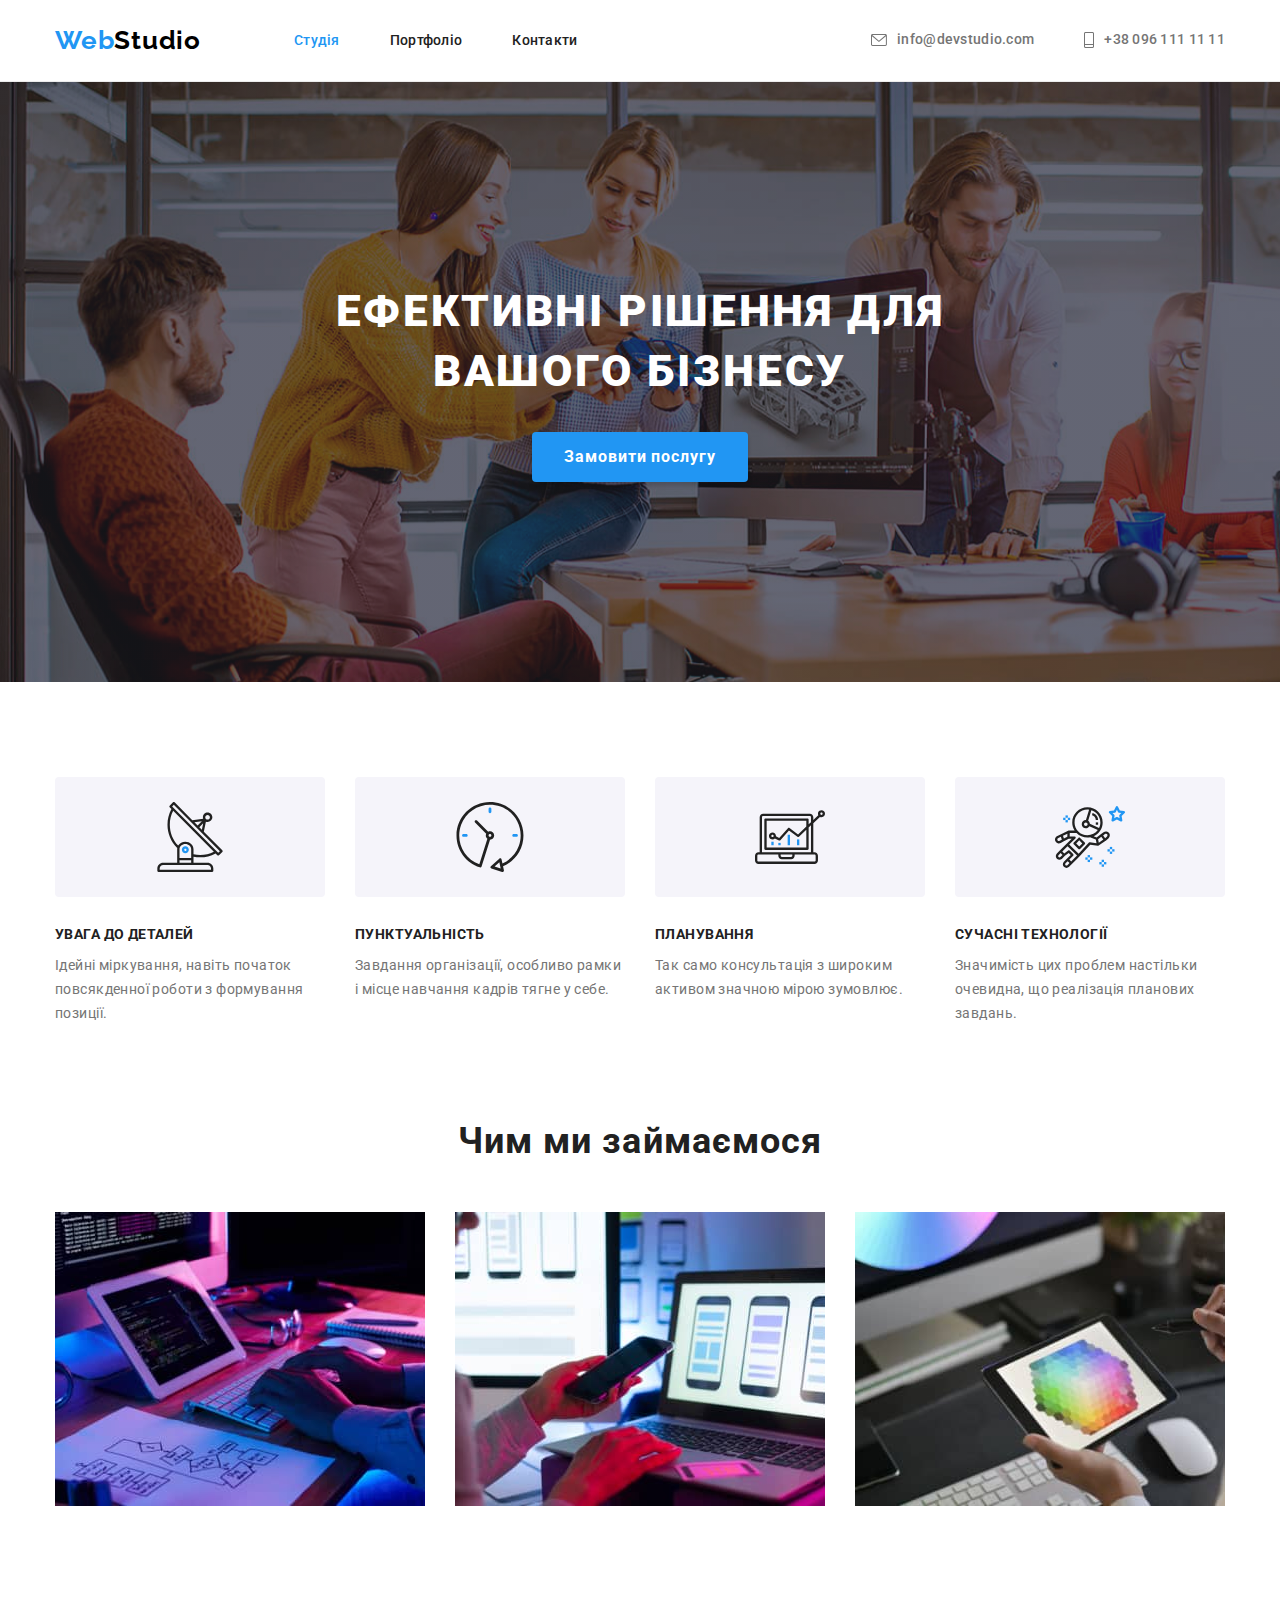
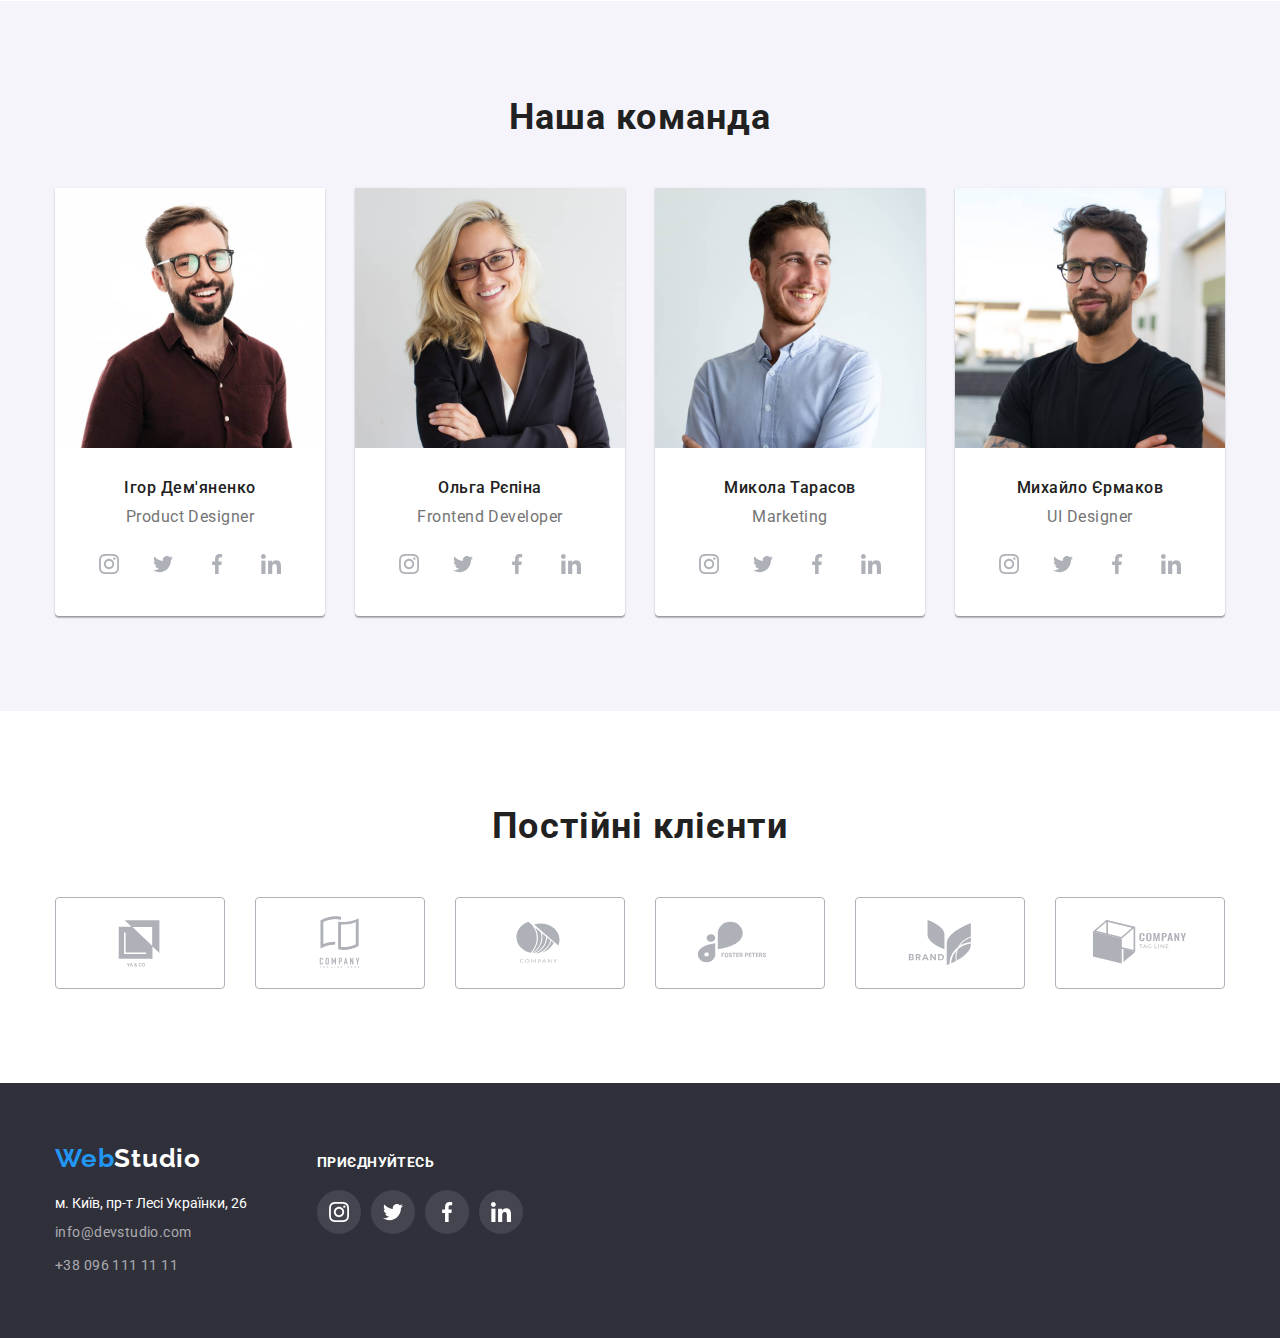
==== index.html @ 8a68af29 "Initial commit" ====
<!DOCTYPE html>
<html lang="uk">
<head>
    <meta charset="UTF-8">
    <meta http-equiv="X-UA-Compatible" content="IE=edge">
    <meta name="viewport" content="width=device-width, initial-scale=1.0">
    <title>WebStudio</title>
    <link rel="preconnect" href="https://fonts.googleapis.com">
    <link rel="preconnect" href="https://fonts.gstatic.com" crossorigin>
    <link href="https://fonts.googleapis.com/css2?family=Raleway:wght@700&family=Roboto:wght@400;500;700;900&display=swap" rel="stylesheet">
    <link rel="stylesheet" href="https://cdn.jsdelivr.net/npm/modern-normalize@1.1.0/modern-normalize.min.css">
    <link rel="stylesheet" href="./styles/style.css">
</head>
<body>
    <!-- ======header===========  -->
    <header class="page-header">
        <div class="container page-header-container">
            <nav class="page-nav">
                <a class="upper-logo" href="https://valentynsycev.github.io/HomeWork4-1/index.html"><span class="logo-blue">Web</span>Studio</a>
                <ul class="menu list menu-container">
                    <li class="menu-item">
                        <a class="menu-link link  link-color" href="https://valentynsycev.github.io/HomeWork4-1/index.html">Студія</a></li>
                    <li class="menu-item">
                        <a class="menu-link link" href="https://valentynsycev.github.io/HomeWork4-1/portfolio.html">Портфоліо</a></li>
                    <li class="menu-item">
                        <a class="menu-link link" href="#">Контакти</a></li>
                </ul>
            </nav>
            <ul class="list contact-list">
                <li class=" menu-item">
                    <a class=" mail-address link" href="mailto:info@devstudio.com">
                        <svg lang="en" aria-label="icon envelope" class="mail-address-icon" width="16" height="12">
                            <use href="./imeges/sprite.svg#icon-envelope"></use>
                        </svg>
                        info@devstudio.com</a>
                </li>
                <li>
                    <a class="contact-phone-number link" href="tel:+380961111111">
                        <svg lang="en" aria-label="icon phone" class="contact-phone-icon" width="10" height="16">
                            <use href="./imeges/sprite.svg#icon-telephone"></use>
                        </svg>
                        +38 096 111 11 11</a>
                </li>
            </ul>
        </div>
    </header>
   <main>
    <!-- ========heading========= -->
    <section class="section-title">
        <div class="container">
            <h1 class="heading">Ефективні рішення для вашого бізнесу</h1>
            <button class="modal-open-btn" type="button">Замовити послугу</button>
        </div>
    </section>
    <!-- =========preference========= -->
    <section class="section-preference">
        <div class="container">
            <h2 class="preference">Наші переваги</h2>
            <ul class="list preference-container">
                <li class="preference-list">
                    <div class="preference-logo">
                        <svg lang="en" aria-label="icon antenna" width="70" height="70">
                            <use href="./imeges/sprite.svg#icon-antenna"></use>
                        </svg>
                    </div>
                    <p class="preference-subtitle">УВАГА ДО ДЕТАЛЕЙ</p>
                    <p class="preference-text">Ідейні міркування, навіть початок повсякденної роботи з формування позиції.</p>
                </li>
                <li class="preference-list">
                    <div class="preference-logo">
                        <svg lang="en" aria-label="icon clock" width="70" height="70">
                            <use href="./imeges/sprite.svg#icon-clock"></use>
                        </svg>
                    </div>
                    <p class="preference-subtitle">ПУНКТУАЛЬНІСТЬ</p>
                    <p class="preference-text">Завдання організації, особливо рамки і місце навчання кадрів тягне у себе.</p>
                </li>
                <li class="preference-list">
                    <div class="preference-logo">
                        <svg lang="en" aria-label="icon diagram" width="70" height="70">
                            <use href="./imeges/sprite.svg#icon-diagram"></use>
                        </svg>
                    </div>
                    <p class="preference-subtitle">ПЛАНУВАННЯ</p>
                    <p class="preference-text">Так само консультація з широким активом значною мірою зумовлює.</p>
                </li>
                <li class="preference-list">
                    <div class="preference-logo">
                        <svg lang="en" aria-label="icon astronaut" width="70" height="70">
                            <use href="./imeges/sprite.svg#icon-astronaut"></use>
                        </svg>
                    </div>
                    <p class="preference-subtitle">СУЧАСНІ ТЕХНОЛОГІЇ</p>
                    <p class="preference-text">Значимість цих проблем настільки очевидна, що реалізація планових завдань.</p>
                </li>
            </ul>
        </div>
    </section>
    <!-- =========section-work========= -->
    <section class="section-work">
        <div class="container">
            <h2 class="headline">Чим ми займаємося</h2>
            <ul class="list work-container">
                <li class="page-item">
                    <img class="page" src="./imeges/box1.jpg" alt="Розробка дизайну"
                    width="370"
                    height="294">
                </li>
                <li class="page-item">
                    <img class="page" src="./imeges/box2.jpg" alt="Тестування на різних пристроях">
                </li>
                <li class="page-item">
                    <img class="page" src="./imeges/box3.jpg" alt="Підбір палітри">
                </li>
            </ul>
        </div>
    </section>

    <!-- ======section-features=========== -->
    <section class="section-features">
        <div class="container">
            <h2 class="headline">Наша команда</h2>
            <ul class="list team-container">
                <li class="headline-list">
                    <img class="page" src="./imeges/img1.jpg" alt="Фото Ігоря"
                    width="270"
                    height="260">
                    <div class="desc">
                        <h3 class="name-employee">Ігор Дем'яненко</h3>
                        <p class="position">Product Designer</p>
                        <ul class="social-list list">
                            <li class="social-list-item">
                                <a href="#" class="social-list-link">
                                    <svg lang="en" aria-label="icon instagram" class="social-list-icon" width="20px" height="20px">
                                        <use href="./imeges/sprite.svg#icon-instagram"></use>
                                    </svg>
                                </a>
                            </li>
                            <li class="social-list-item">
                                <a href="#" class="social-list-link">
                                    <svg lang="en" aria-label="icon twitter" class="social-list-icon" width="20px" height="20px">
                                        <use href="./imeges/sprite.svg#icon-twitter"></use>
                                    </svg>
                                </a>
                            </li>
                            <li class="social-list-item">
                                <a href="#" class="social-list-link">
                                    <svg lang="en" aria-label="icon facebook" class="social-list-icon" width="20px" height="20px">
                                        <use href="./imeges/sprite.svg#icon-facebook"></use>
                                    </svg>
                                </a>
                            </li>
                            <li class="social-list-item">
                                <a href="#" class="social-list-link">
                                    <svg lang="en" aria-label="icon linkedin" class="social-list-icon" width="20px" height="20px">
                                        <use href="./imeges/sprite.svg#icon-linkedin"></use>
                                    </svg>
                                </a>
                            </li>
                        </ul>
                    </div>
                </li>
                <li class="headline-list">
                    <img class="page" src="./imeges/img2.jpg" alt="Фото Ольги"
                    width="270"
                    height="260">
                    <div class="desc">
                        <h3 class="name-employee">Ольга Рєпіна</h3>
                        <p class="position">Frontend Developer</p>
                        <ul class="social-list list">
                            <li class="social-list-item">
                                <a href="#" class="social-list-link">
                                    <svg lang="en" aria-label="icon instagram" class="social-list-icon" width="20px" height="20px">
                                        <use href="./imeges/sprite.svg#icon-instagram"></use>
                                    </svg>
                                </a>
                            </li>
                            <li class="social-list-item">
                                <a href="#" class="social-list-link">
                                    <svg lang="en" aria-label="icon twitter" class="social-list-icon" width="20px" height="20px">
                                        <use href="./imeges/sprite.svg#icon-twitter"></use>
                                    </svg>
                                </a>
                            </li>
                            <li class="social-list-item">
                                <a href="#" class="social-list-link">
                                    <svg lang="en" aria-label="icon facebook" class="social-list-icon" width="20px" height="20px">
                                        <use href="./imeges/sprite.svg#icon-facebook"></use>
                                    </svg>
                                </a>
                            </li>
                            <li class="social-list-item">
                                <a href="#" class="social-list-link">
                                    <svg lang="en" aria-label="icon linkedin" class="social-list-icon" width="20px" height="20px">
                                        <use href="./imeges/sprite.svg#icon-linkedin"></use>
                                    </svg>
                                </a>
                            </li>
                        </ul>
                    </div>
                </li>
                <li class="headline-list">
                    <img class="page" src="./imeges/img3.jpg" alt="Фото Миколи"
                    width="270"
                    height="260">
                    <div class="desc">
                        <h3 class="name-employee">Микола Тарасов</h3>
                        <p class="position">Marketing</p>
                        <ul class="social-list list">
                            <li class="social-list-item">
                                <a href="#" class="social-list-link">
                                    <svg lang="en" aria-label="icon instagram" class="social-list-icon" width="20px" height="20px">
                                        <use href="./imeges/sprite.svg#icon-instagram"></use>
                                    </svg>
                                </a>
                            </li>
                            <li class="social-list-item">
                                <a href="#" class="social-list-link">
                                    <svg lang="en" aria-label="icon twitter" class="social-list-icon" width="20px" height="20px">
                                        <use href="./imeges/sprite.svg#icon-twitter"></use>
                                    </svg>
                                </a>
                            </li>
                            <li class="social-list-item">
                                <a href="#" class="social-list-link">
                                    <svg lang="en" aria-label="icon facebook" class="social-list-icon" width="20px" height="20px">
                                        <use href="./imeges/sprite.svg#icon-facebook"></use>
                                    </svg>
                                </a>
                            </li>
                            <li class="social-list-item">
                                <a href="#" class="social-list-link">
                                    <svg lang="en" aria-label="icon linkedin" class="social-list-icon" width="20px" height="20px">
                                        <use href="./imeges/sprite.svg#icon-linkedin"></use>
                                    </svg>
                                </a>
                            </li>
                        </ul>
                    </div>
                </li>
                <li class="headline-list">
                    <img class="page" src="./imeges/img4.jpg" alt="Фото Михайла"
                    width="270"
                    height="260">
                    <div class="desc">
                        <h3 class="name-employee">Михайло Єрмаков</h3>
                        <p class="position">UI Designer</p>
                        <ul class="social-list list">
                            <li class="social-list-item">
                                <a href="#" class="social-list-link">
                                    <svg lang="en" aria-label="icon instagram" class="social-list-icon" width="20px" height="20px">
                                        <use href="./imeges/sprite.svg#icon-instagram"></use>
                                    </svg>
                                </a>
                            </li>
                            <li class="social-list-item">
                                <a href="#" class="social-list-link">
                                    <svg lang="en" aria-label="icon twitter" class="social-list-icon" width="20px" height="20px">
                                        <use href="./imeges/sprite.svg#icon-twitter"></use>
                                    </svg>
                                </a>
                            </li>
                            <li class="social-list-item">
                                <a href="#" class="social-list-link">
                                    <svg lang="en" aria-label="icon facebook" class="social-list-icon" width="20px" height="20px">
                                        <use href="./imeges/sprite.svg#icon-facebook"></use>
                                    </svg>
                                </a>
                            </li>
                            <li class="social-list-item">
                                <a href="#" class="social-list-link">
                                    <svg lang="en" aria-label="icon linkedin" class="social-list-icon" width="20px" height="20px">
                                        <use href="./imeges/sprite.svg#icon-linkedin"></use>
                                    </svg>
                                </a>
                            </li>
                        </ul>
                    </div>
                </li>
            </ul>
        </div>
    </section>

    <!-- ==========section-customers========== -->
    <section class="section-customers">
        <div class="container">
            <h2 class="headline">Постійні клієнти</h2>
            <ul class="customers-list list">
                <li class="customer-list-item" >
                    <a href="#" class="customers-list-link">
                        <svg lang="en" class="company-logo" width="106" height="60">
                            <use href="./imeges/sprite.svg#icon-logo"></use>
                        </svg>
                    </a>
                </li>
                <li class="customer-list-item" >
                    <a href="#" class="customers-list-link"> 
                        <svg lang="en" class="company-logo" width="106" height="60">
                            <use href="./imeges/sprite.svg#icon-logo1"></use>
                        </svg>
                    </a>
                </li>
                <li class="customer-list-item"  >
                    <a href="#" class="customers-list-link">
                        <svg lang="en" class="company-logo" width="106" height="60">
                            <use href="./imeges/sprite.svg#icon-logo2"></use>
                        </svg>
                    </a>
                </li>
                <li class="customer-list-item" >
                    <a href="#" class="customers-list-link">
                        <svg lang="en" class="company-logo" width="106" height="60">
                            <use href="./imeges/sprite.svg#icon-logo3"></use>
                        </svg>
                    </a>
                </li>
                <li class="customer-list-item" >
                    <a href="#" class="customers-list-link">
                        <svg lang="en" class="company-logo" width="106" height="60">
                            <use href="./imeges/sprite.svg#icon-logo4"></use>
                        </svg>
                    </a>
                </li>
                <li class="customer-list-item" > 
                    <a href="#" class="customers-list-link">
                        <svg lang="en" class="company-logo" width="106" height="60">
                            <use href="./imeges/sprite.svg#icon-logo5"></use>
                        </svg>
                    </a>
                </li>
            </ul>
        </div>
    </section>
   </main>
   <!-- =====footer===== -->
   <footer class="footer">
    <div class="container footer-container">
        <div>
            <div class="logo-container">
                <a class="logo-down" href="https://valentynsycev.github.io/HomeWork4-1/index.html"><span class="logo-blue">Web</span>Studio</a>
            </div>
            <address>
                <ul class="list ">
                    <li class="contact-item"><a class="link address-link" href="https://goo.gl/maps/NGYsfj5xvE9vm5nV7" target="_blank" rel="noopener noreferrer nofollow">м. Київ, пр-т Лесі Українки, 26</a></li>
                    <li class="contact-item"><a class="link footer-email" href="mailto:info@devstudio.com">info@devstudio.com</a></li>
                    <li><a class="link footer-number" href="tel:+380961111111">+38 096 111 11 11</a></li>
                </ul>
            </address>
        </div>
        <div >
            <p class="footer-haedliner">приєднуйтесь</p>
            <ul class="list footer-logo-list">
                <li>
                    <a href="#" class="footer-list-link">
                        <svg class="footer-logo-img" width="20px" height="20px">
                            <use href="./imeges/sprite.svg#icon-instagram"></use>
                        </svg>
                    </a>
                </li>
                <li>
                    <a href="#" class="footer-list-link">
                        <svg class="footer-logo-img" width="20px" height="20px">
                            <use href="./imeges/sprite.svg#icon-twitter"></use>
                        </svg>
                    </a>
                </li>
                <li>
                    <a href="#" class="footer-list-link">
                        <svg class="footer-logo-img" width="20px" height="20px">
                            <use href="./imeges/sprite.svg#icon-facebook"></use>
                        </svg>
                    </a>
                </li>
                <li>
                    <a href="#" class="footer-list-link">
                        <svg class="footer-logo-img" width="20px" height="20px">
                            <use href="./imeges/sprite.svg#icon-linkedin"></use>
                        </svg>
                    </a>
                </li>
            </ul>
        </div>
    </div>
   </footer>
</body>
</html>
---- styles/style.css ----
:root{
    --logo-color:#000000;
    --text-color-white: #fff;
    --background-color-white: #FFFFFF;
    --background-color-dark: #2F303A;
    --backgraund-portfolio: 1px solid #EEEEEE;
    --background-color-grey: #F5F4FA;
    --active-color-blue : #2196F3;
    --title-color: #212121;
    --text-color-grey: #757575;
    --button-active-back-color: #188CE8;
    --rgba-color: rgba(255, 255, 255, 0.6);
    --dackground-image: #C4C4C4;
    --icon-color: #AFB1B8;
}

h1, h2, h3, h4, p {
    margin-top: 0;
    margin-bottom: 0;
}

ul, ol {
margin-top: 0;
margin-bottom: 0;
padding-left: 0;
}

.link {
    text-decoration: none;}

.list {
    list-style: none;
    font-style: normal;
}

img {
    display: block;
    min-width: 100%;
    height: auto;
}

button {
    cursor: pointer;
}

.container {
    width: 1200px;
    margin-left: auto;
    margin-right: auto;
    padding-left: 15px;
    padding-right: 15px;
}

body {
    font-family: 'Roboto', sans-serif;
    background-color: var(--background-color-white);
    max-width: 1600px;
    margin-left: auto;
    margin-right: auto;
    
}

/* ====header==== */
.page-header {
    padding-top: 25px;
    padding-bottom: 25px;
    border-bottom: 1px solid #ECECEC;
}
.page-header-container {
    display: flex;
    align-items: center;
}

.page-nav {
    display: flex;
}

.menu-container{
    display: flex;
    align-items: center;
    column-gap: 50px;
}

.contact-list {
    display: flex;
    align-items: center;
    margin-left: auto;
    column-gap: 50px;
}
.upper-logo {
    text-decoration: none;
    font-family: 'Raleway';
    font-weight: 700;
    font-size: 26px;
    line-height: 1.19;
    letter-spacing: 0.03em;
    color: var(--logo-color);
    margin-right: 93px;

}

.logo-blue {
    color: var(--active-color-blue)
}

.menu-link {
    font-weight: 500;
    font-size: 14px;
    line-height: 1.14;
    letter-spacing: 0.02em;
    color: var(--title-color);
}

.mail-address,
.contact-phone-number {
    display: flex;
    font-weight: 500;
    font-size: 14px;
    line-height: 1.14;
    letter-spacing: 0.02em;
    color: var(--text-color-grey);
    align-items: center;
}

.link:hover,
.link:focus {
    color: var(--active-color-blue);
}

.menu-link:active {
    color: var(--active-color-blue);
}

.link-color {
    color: var(--active-color-blue);
}

.menu-address {
    display: flex;
}

.mail-address-icon,
.contact-phone-icon {
    fill: #757575;
    margin-right: 10px;
}

.mail-address:hover .mail-address-icon,
.mail-address:focus .mail-address-icon {
    fill:#2196F3;
}

.contact-phone-number:hover .contact-phone-icon,
.contact-phone-number:focus .contact-phone-icon {
    fill:#2196F3;
}

/* ======header====== */

/* =======heading=========== */

.section-title {
    background-color: var(--dackground-image);
    padding-top: 200px;
    padding-bottom: 200px;
    background-image: linear-gradient(rgba(47, 48, 58, 0.4), rgba(47, 48, 58, 0.4)), url(../imeges/background/Img.png);
    background-repeat: no-repeat;
}

.heading {
    font-weight: 900;
    font-size: 44px;
    line-height: 1.36;
    text-align: center;
    letter-spacing: 0.06em;
    text-transform: uppercase;
    color: var(--text-color-white);
    width: 700px;
    margin-right: auto;
    margin-left: auto;
    margin-bottom: 30px;
}

.modal-open-btn {
    font-weight: 700;
    font-size: 16px;
    line-height: 1.88;
    display: flex;
    align-items: center;
    text-align: center;
    letter-spacing: 0.06em;
    background-color: var(--active-color-blue);
    color: var(--background-color-white);
    box-shadow: 0px 4px 4px rgba(0, 0, 0, 0.15);
    border-radius: 4px;
    margin-right: auto;
    margin-left: auto;
    padding: 10px 32px;
    border: none;
}

.modal-open-btn:hover,
.modal-open-btn:focus{
    background-color:var(--button-active-back-color);
    box-shadow: 0px 4px 4px rgba(0, 0, 0, 0.15);
    border-radius: 4px
}

/* =======heading=========== */

/* =========preference========= */
.preference-logo {
    display: flex;
    justify-content: center;
    align-items: center;
    background-color: var(--background-color-grey);
    border-radius: 4px;
    width: 270px;
    height: 120px;
    margin-bottom: 30px;
}

.section-preference {
    padding-top: 95px;
    padding-bottom: 95px;
}

.preference-container {
    display: flex;
    column-gap: 30px;
}


.preference {
    font-size: 0;
}

.preference-subtitle {
    font-weight: 700;
    font-size: 14px;
    line-height: 16px;
    letter-spacing: 0.03em;
    text-transform: uppercase;
    color: var(--title-color);
    margin-bottom: 10px;
}

.preference-subtitle {
    font-weight: 700;
    font-size: 14px;
    line-height: 1.14;
    letter-spacing: 0.03em;
    text-transform: uppercase;
    color:var(--title-color);
}

.preference-text {
    font-weight: 400;
    font-size: 14px;
    line-height: 24px;
    letter-spacing: 0.03em;
    color: var(--text-color-grey);
}
/* =========preference========= */

/* =========section-work========== */
.section-work {
    padding-bottom: 95px;
}

.headline {
    font-weight: 700;
    font-size: 36px;
    line-height: 1.17;
    text-align: center;
    letter-spacing: 0.03em;
    color: var(--title-color);
    margin-bottom: 50px;
}

.work-container {
    display: flex;
    column-gap: 30px;
}

.page-item {
    flex-basis: calc((100%-60)/3);
}
/* =========section-work========== */

/* ========section-features========= */
.section-features {
    background-color:var(--background-color-grey);
    padding-top: 95px;
    padding-bottom: 95px;
}

.team-container {
    display: flex;
    column-gap: 30px;
}

.desc {
    padding-top: 30px;
    padding-bottom: 30px;
}

.headline-list {
    text-align: center;
    flex-basis: calc((100%-90)/4);
    box-shadow: 0px 1px 3px rgba(0, 0, 0, 0.12), 0px 1px 1px rgba(0, 0, 0, 0.14), 0px 2px 1px rgba(0, 0, 0, 0.2);
    border-radius: 0px 0px 4px 4px;
    background-color: var(--background-color-white);
}

.name-employee {
    font-weight: 500;
    font-size: 16px;
    line-height: 1.19;
    letter-spacing: 0.03em;
    color: var(--title-color);
    margin-bottom: 10px;
}

.position {
    font-weight: 400;
    font-size: 16px;
    line-height: 1.19;
    letter-spacing: 0.03em;
    color:var(--text-color-grey);
    margin-bottom: 16px;
}

.logo-img {
    fill:#2F303A;
}

.social-list {
    display: flex;
    justify-content: center;
    column-gap: 10px;
}

.social-list-link {
    display: flex;
    width: 44px;
    height: 44px;
    border-radius: 50%;
    justify-content: center;
    align-items: center;
}

.social-list-icon {
    fill:var(--icon-color);
}

.social-list-link:hover,
.social-list-link:focus {
    background-color:var(--active-color-blue)
}

.social-list-link:hover .social-list-icon,
.social-list-link:focus .social-list-icon {
    fill:var(--background-color-white);
}
/* ======section-features============= */


/* ===========section-customers======== */

.section-customers {
    padding-top: 94px;
    padding-bottom: 94px;
}

.customers-list {
    display: flex;
    column-gap: 30px;
}

.customer-list-item {
    display: flex;
    justify-content: center;
    align-items: center;
}

.customers-list-link {
    display: flex;
    justify-content: center;
    align-items: center;
    border: 1px solid #AFB1B8;
    border-radius: 4px;
    width: 170px;
    height: 92px;
}

.company-logo {
    fill:var(--icon-color)
}

.customers-list-link:hover,
.customers-list-link:focus {
    border: 1px solid #2196F3;
}

.customers-list-link:hover .company-logo,
.customers-list-link:focus .company-logo{
    fill: var(--active-color-blue);
}

/* ===========section-customers======== */


/* =========footer=========== */

.footer {
    background-color: var(--background-color-dark);
    padding-top: 60px;
    padding-bottom: 60px;
}

.logo-down { 
    text-decoration: none;
}

.logo-down {
    font-family: 'Raleway';
    font-style: normal;
    font-weight: 700;
    font-size: 26px;
    line-height: 1.19;
    letter-spacing: 0.03em;
    color:var(--text-color-white);
}

.logo-container {
    margin-bottom: 20px;
}

.address-link {
    font-weight: 400;
    font-size: 14px;
    line-height: 1,71;
    color: var(--text-color-white);
}

.contact-item{
    margin-bottom: 9px;
}

.footer-email,
.footer-number {
    font-weight: 400;
    font-size: 14px;
    line-height: 1.71;
    letter-spacing: 0.03em;
    color: var(--rgba-color);
}

.footer-container {
    display: flex;
    column-gap: 70px;
    align-items: baseline;
}

.footer-haedliner {
    font-weight: 700;
    font-size: 14px;
    line-height: 16px;
    letter-spacing: 0.03em;
    text-transform: uppercase;
    color: var(--text-color-white);
     margin-bottom: 20px;
}

.footer-logo-list{
    display: flex;
    column-gap: 10px;
}

.footer-list-link {
    display: flex;
    width: 44px;
    height: 44px;
    border-radius: 50%;
    justify-content: center;
    align-items: center;
    background-color: rgba(255, 255, 255, 0.1);
}

.footer-logo-img {
    fill: var(--background-color-white);
}

.footer-list-link:hover,
.footer-list-link:focus {
    background-color:var(--active-color-blue);
}

/* =====footer======== */

/* ======PORTFOLIO======= */
.catalog {
   padding-top: 95px;
   padding-bottom: 95px;
}
/* ======filter====== */
.filter {
    display: flex;
    column-gap: 8px;
    margin-bottom: 50px;
}


.filter-dutton {
    color: var(--rgba-color);
}

.catalog {
    background-color: var(--backgraund-portfolio);
}

.button-container {
    margin-left: auto;
    margin-right: auto;
    justify-content: center;
}

.filter-button {
    font-weight: 500;
    font-size: 16px;
    line-height: 1.63;
    text-align: center;
    letter-spacing: 0.03em;
    background:var(--background-color-grey);
    border-radius: 4px;
    color: var(--title-color);
    padding: 6px 22px;
    border: none;
}

.filter-button:hover,
.filter-button:focus {
    color: var(--text-color-white);
    background: #2196F3;
    box-shadow: 0px 3px 1px rgba(0, 0, 0, 0.1), 0px 1px 2px rgba(0, 0, 0, 0.08), 0px 2px 2px rgba(0, 0, 0, 0.12);
}
/* ======filter====== */

/* =======project====== */
.project {
    flex-basis: calc((100% - 60px)/3)
}

.project-link:hover {
    display: block;
    box-shadow: 0px 1px 1px rgba(0, 0, 0, 0.12), 0px 4px 4px rgba(0, 0, 0, 0.06), 1px 4px 6px rgba(0, 0, 0, 0.16);
}

.project-list {
    display: flex;
    gap: 30px;
    flex-wrap: wrap;
}

.project-cintainer {
    padding: 20px 24px;
    border-right: 1px solid #EEEEEE;
    border-bottom: 1px solid #EEEEEE;
    border-left: 1px solid #EEEEEE;

}

.project-caption {
    font-weight: 700;
    font-size: 18px;
    line-height: 2;
    letter-spacing: 0.06em;
    color:var(--title-color);
    margin-bottom: 4px;
}

.project-text {
    font-weight: 400;
    font-size: 16px;
    line-height: 1.67;
    letter-spacing: 0.03em;
    color: var(--text-color-grey);
    border-radius: 4px;
}
/* =======project====== */
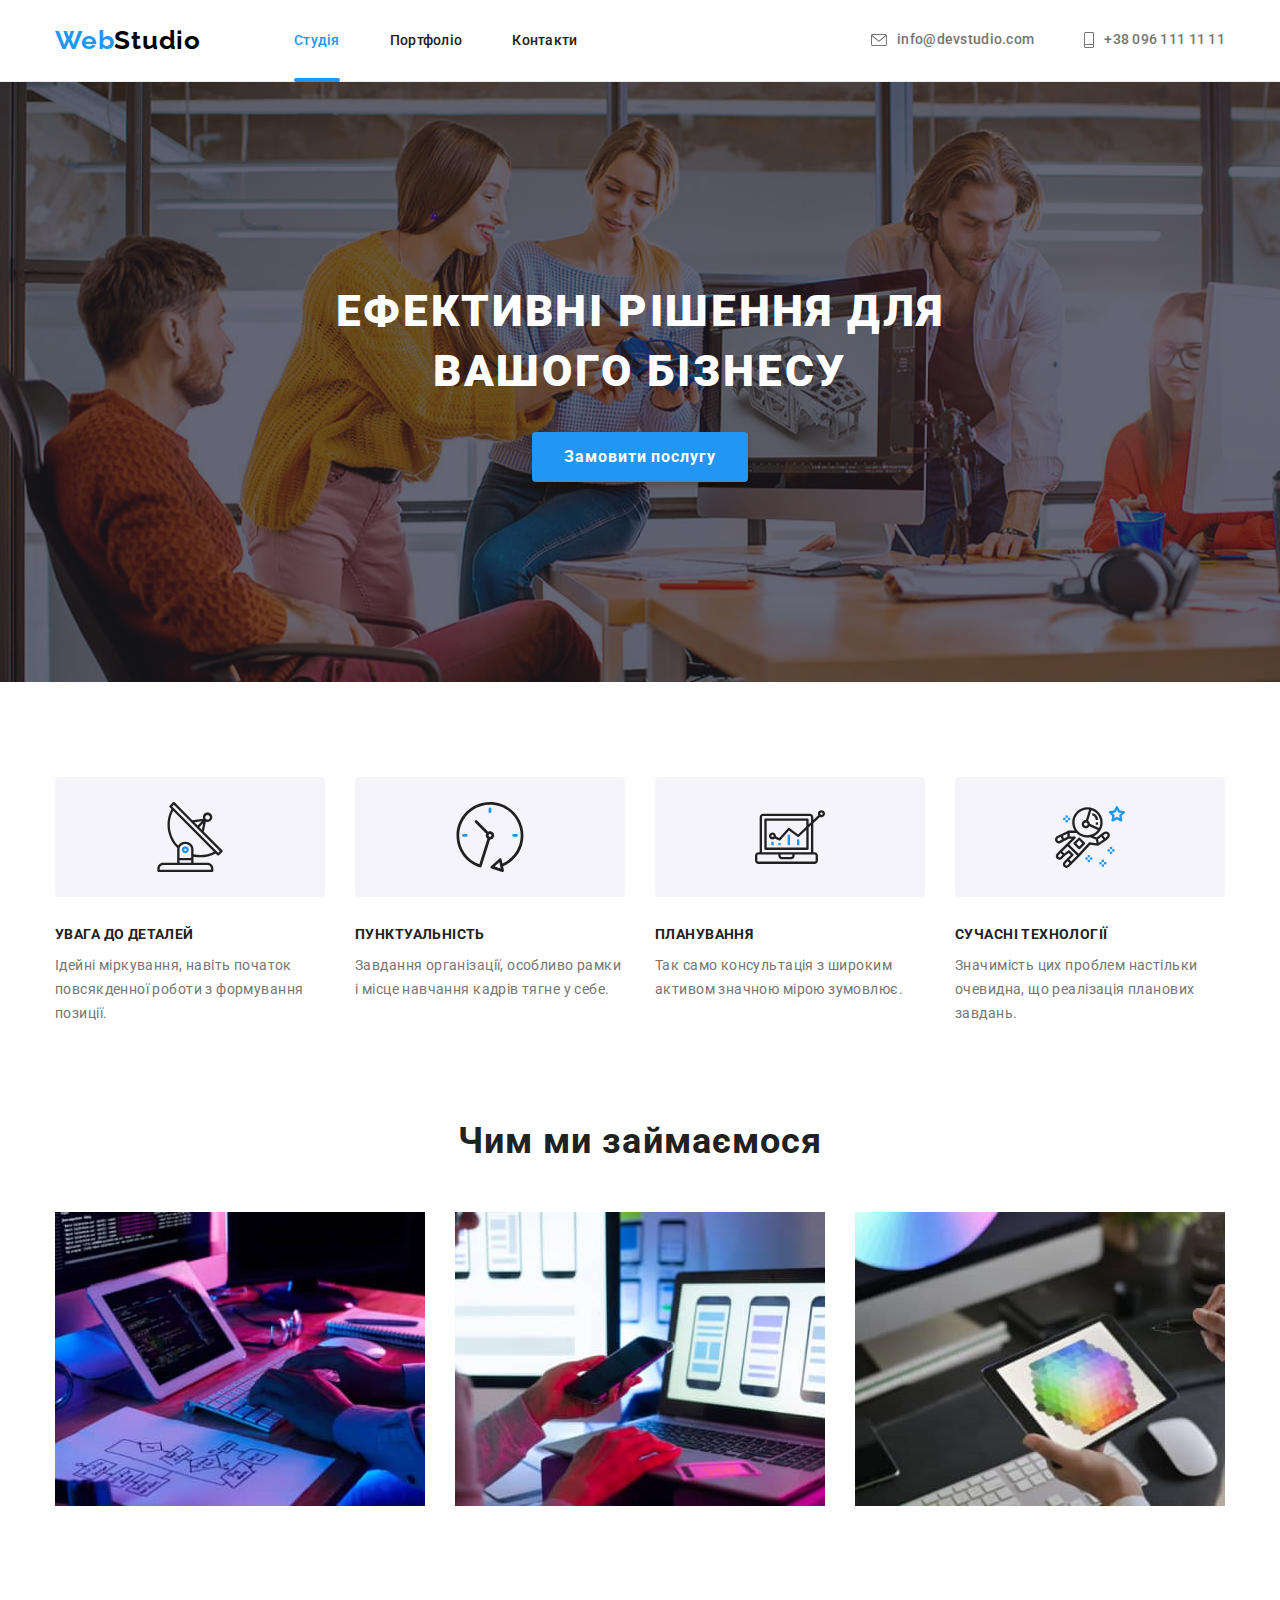
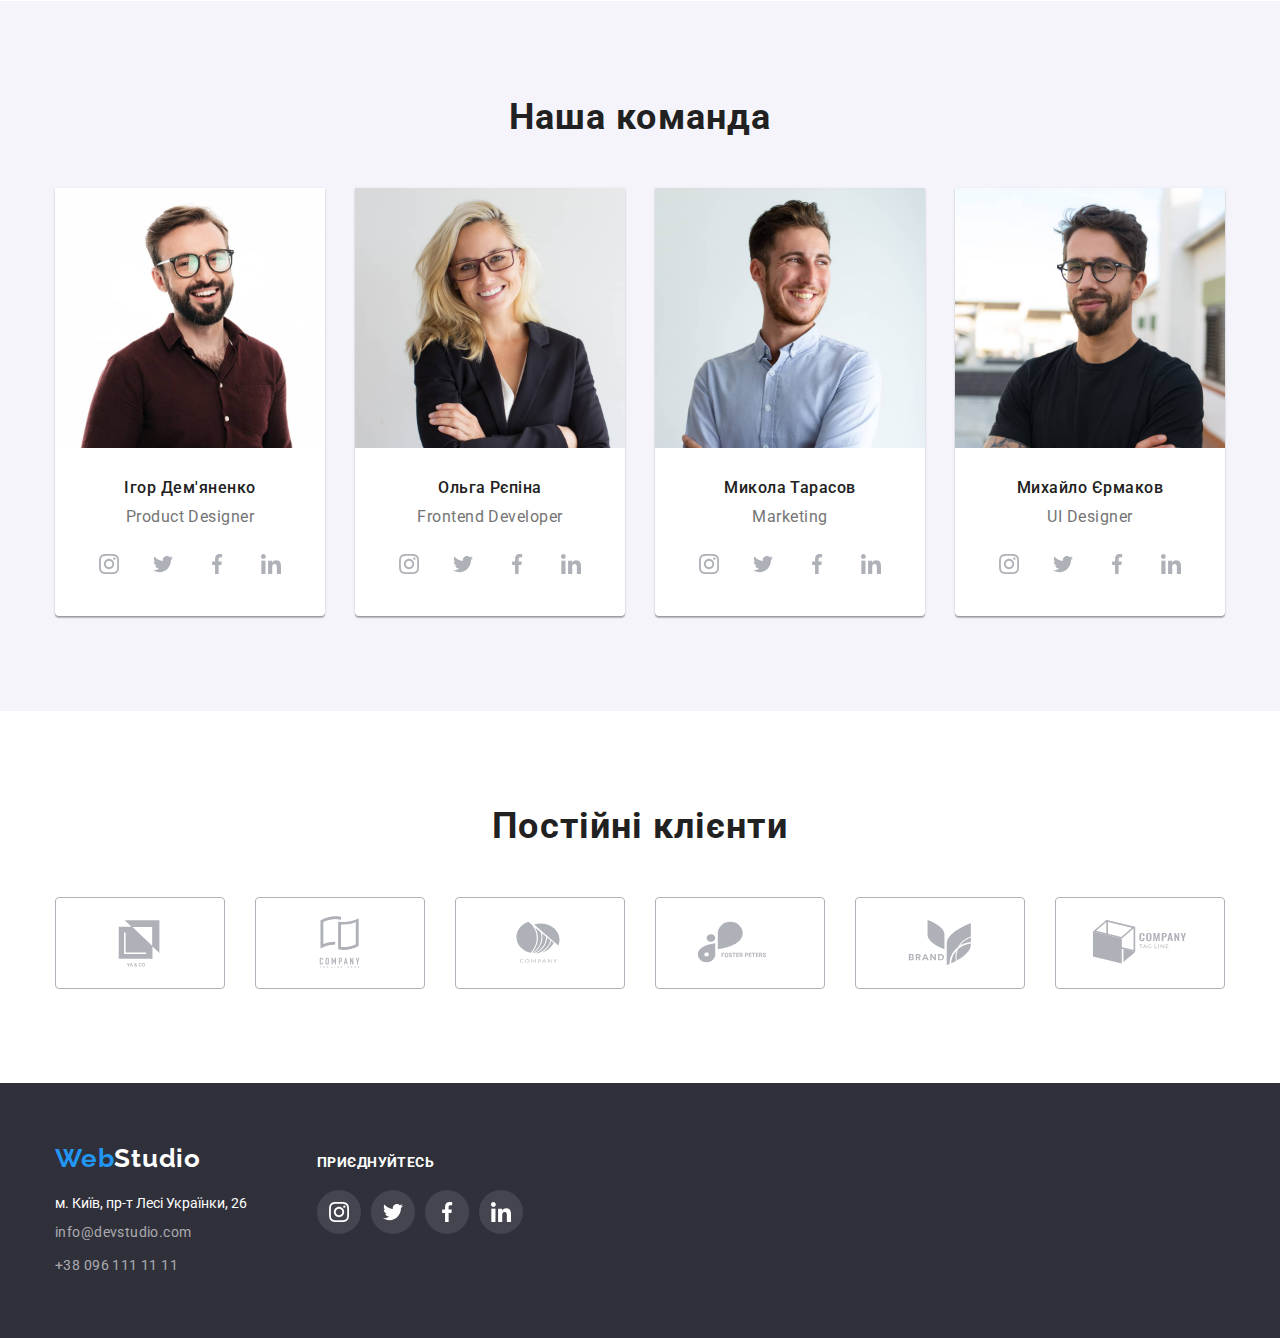
==== commit eb5c49d1: "link upgreat" ====
--- a/index.html
+++ b/index.html
@@ -16,12 +16,12 @@
     <header class="page-header">
         <div class="container page-header-container">
             <nav class="page-nav">
-                <a class="upper-logo" href="https://valentynsycev.github.io/HomeWork4-1/index.html"><span class="logo-blue">Web</span>Studio</a>
+                <a class="upper-logo" href="https://valentynsycev.github.io/HomeWork5/index.html"><span class="logo-blue">Web</span>Studio</a>
                 <ul class="menu list menu-container">
                     <li class="menu-item">
-                        <a class="menu-link link  link-color" href="https://valentynsycev.github.io/HomeWork4-1/index.html">Студія</a></li>
+                        <a class="menu-link link  link-color" href="https://valentynsycev.github.io/HomeWork5/index.html">Студія</a></li>
                     <li class="menu-item">
-                        <a class="menu-link link" href="https://valentynsycev.github.io/HomeWork4-1/portfolio.html">Портфоліо</a></li>
+                        <a class="menu-link link" href="https://valentynsycev.github.io/HomeWork5/portfolio.html">Портфоліо</a></li>
                     <li class="menu-item">
                         <a class="menu-link link" href="#">Контакти</a></li>
                 </ul>
@@ -337,7 +337,7 @@
     <div class="container footer-container">
         <div>
             <div class="logo-container">
-                <a class="logo-down" href="https://valentynsycev.github.io/HomeWork4-1/index.html"><span class="logo-blue">Web</span>Studio</a>
+                <a class="logo-down" href="https://valentynsycev.github.io/HomeWork5/index.html"><span class="logo-blue">Web</span>Studio</a>
             </div>
             <address>
                 <ul class="list ">
--- a/styles/style.css
+++ b/styles/style.css
@@ -135,6 +135,21 @@
     color: var(--active-color-blue);
 }
 
+.menu-item {
+    position: relative;
+}
+
+.link-color::after {
+    content: "";
+    position: absolute;
+    top: 47px;
+    left: 0;
+    width: 100%;
+    height: 4px;
+    border-radius: 2px;
+    background-color: var(--active-color-blue);
+
+}
 .menu-address {
     display: flex;
 }
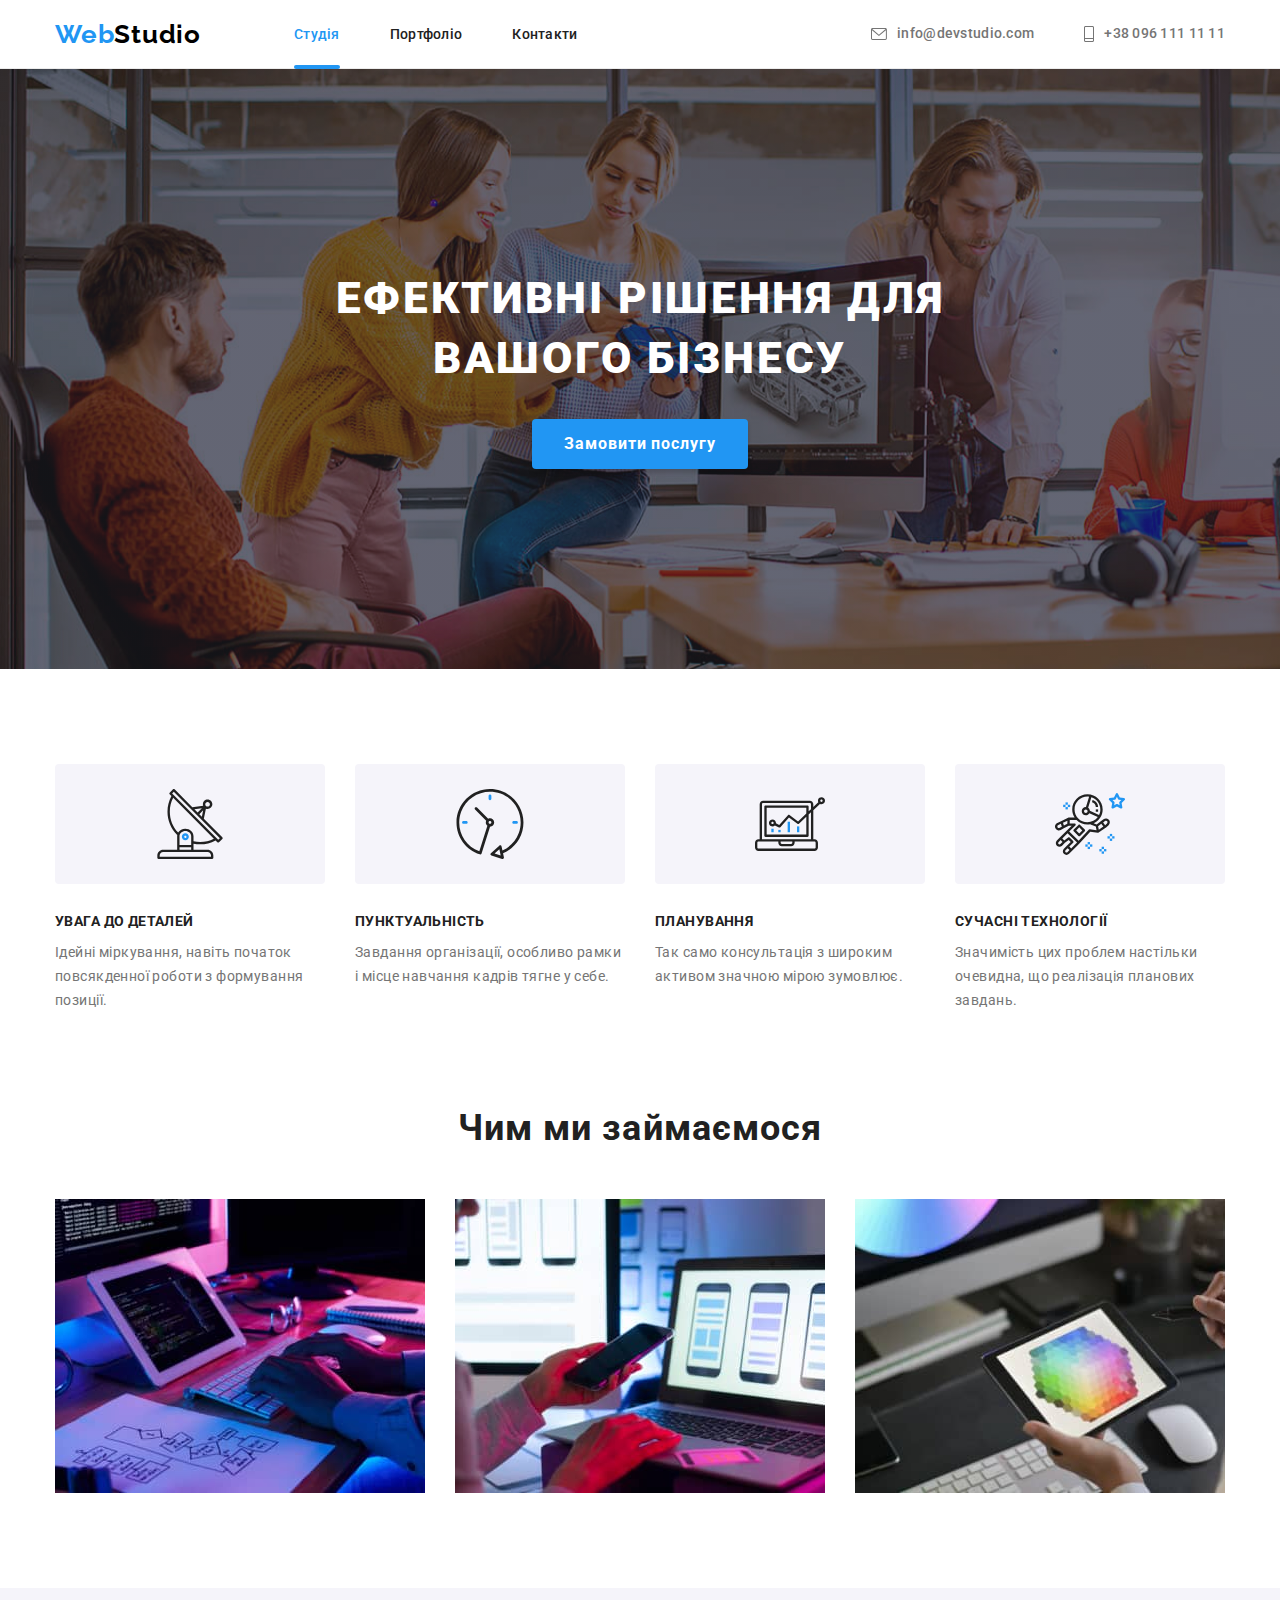
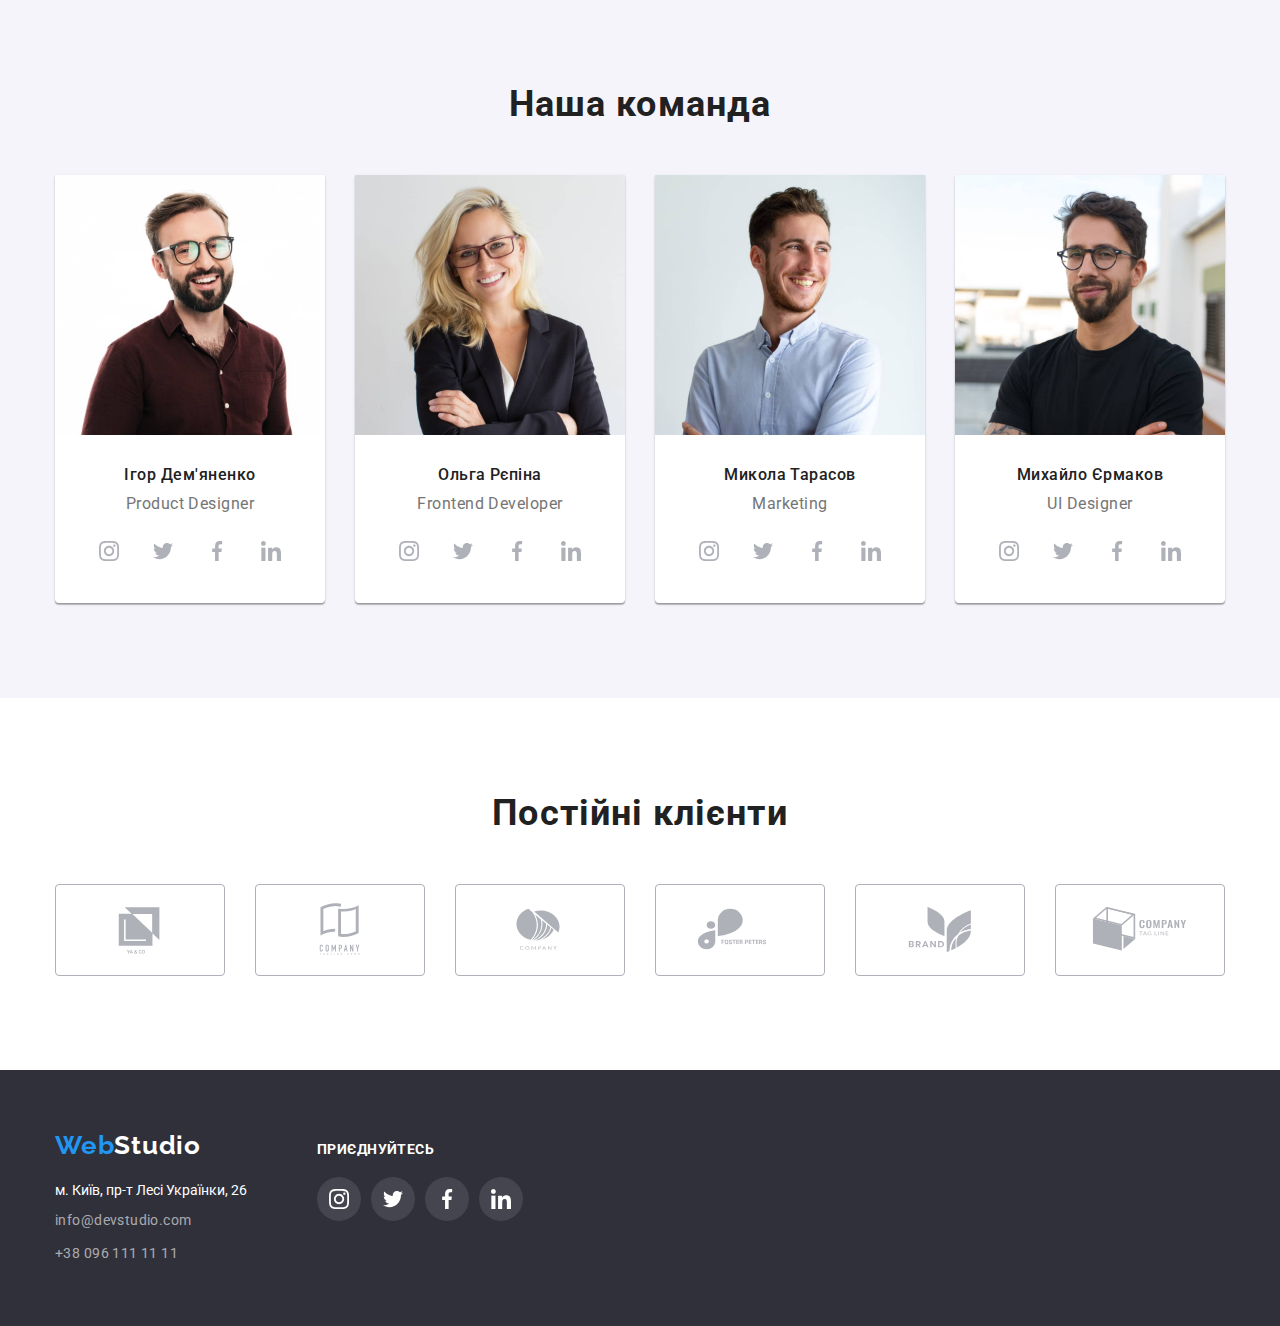
==== commit 8142fd1a: "111" ====
--- a/index.html
+++ b/index.html
@@ -21,9 +21,9 @@
                     <li class="menu-item">
                         <a class="menu-link link  link-color" href="https://valentynsycev.github.io/HomeWork5/index.html">Студія</a></li>
                     <li class="menu-item">
-                        <a class="menu-link link" href="https://valentynsycev.github.io/HomeWork5/portfolio.html">Портфоліо</a></li>
+                        <a class="menu-link link link-color-hover" href="https://valentynsycev.github.io/HomeWork5/portfolio.html">Портфоліо</a></li>
                     <li class="menu-item">
-                        <a class="menu-link link" href="#">Контакти</a></li>
+                        <a class="menu-link link link-color-hover" href="#">Контакти</a></li>
                 </ul>
             </nav>
             <ul class="list contact-list">
--- a/styles/style.css
+++ b/styles/style.css
@@ -26,7 +26,10 @@
 }
 
 .link {
-    text-decoration: none;}
+    text-decoration: none;
+    transition: color 250ms cubic-bezier(0.4, 0, 0.2, 1);
+}
+
 
 .list {
     list-style: none;
@@ -62,8 +65,8 @@
 
 /* ====header==== */
 .page-header {
-    padding-top: 25px;
-    padding-bottom: 25px;
+    /* padding-top: 25px;
+    padding-bottom: 25px; */
     border-bottom: 1px solid #ECECEC;
 }
 .page-header-container {
@@ -73,6 +76,7 @@
 
 .page-nav {
     display: flex;
+    align-items: center;
 }
 
 .menu-container{
@@ -96,7 +100,6 @@
     letter-spacing: 0.03em;
     color: var(--logo-color);
     margin-right: 93px;
-
 }
 
 .logo-blue {
@@ -137,19 +140,43 @@
 
 .menu-item {
     position: relative;
+    padding-top: 25px;
+    padding-bottom: 25px;
 }
 
 .link-color::after {
     content: "";
     position: absolute;
-    top: 47px;
     left: 0;
+    bottom: -1px;
+
     width: 100%;
     height: 4px;
     border-radius: 2px;
     background-color: var(--active-color-blue);
 
-}
+
+}
+
+.link-color-hover::after{
+    content: "";
+    position: absolute;
+    left: 0;
+    bottom: -1px;
+
+    width: 100%;
+    height: 4px;
+    border-radius: 2px;
+    background-color: var(--active-color-blue);
+    transform: scale(0);
+    transition: transform 250ms cubic-bezier(0.4, 0, 0.2, 1);
+}
+
+.link-color-hover:hover::after,
+.link-color-hover:focus::after {
+    transform: scale(1);
+}
+
 .menu-address {
     display: flex;
 }
@@ -158,6 +185,7 @@
 .contact-phone-icon {
     fill: #757575;
     margin-right: 10px;
+    transition: fill 250ms cubic-bezier(0.4, 0, 0.2, 1);
 }
 
 .mail-address:hover .mail-address-icon,
@@ -212,13 +240,13 @@
     margin-left: auto;
     padding: 10px 32px;
     border: none;
+
+    transition: background-color 250ms cubic-bezier(0.4, 0, 0.2, 1);
 }
 
 .modal-open-btn:hover,
 .modal-open-btn:focus{
     background-color:var(--button-active-back-color);
-    box-shadow: 0px 4px 4px rgba(0, 0, 0, 0.15);
-    border-radius: 4px
 }
 
 /* =======heading=========== */
@@ -363,10 +391,14 @@
     border-radius: 50%;
     justify-content: center;
     align-items: center;
+    background-color: none;
+
+    transition: background-color 250ms cubic-bezier(0.4, 0, 0.2, 1);
 }
 
 .social-list-icon {
     fill:var(--icon-color);
+    transition: fill 250ms cubic-bezier(0.4, 0, 0.2, 1);
 }
 
 .social-list-link:hover,
@@ -407,10 +439,13 @@
     border-radius: 4px;
     width: 170px;
     height: 92px;
+
+    transition: border 250ms cubic-bezier(0.4, 0, 0.2, 1);
 }
 
 .company-logo {
-    fill:var(--icon-color)
+    fill:var(--icon-color);
+    transition: fill 250ms cubic-bezier(0.4, 0, 0.2, 1);
 }
 
 .customers-list-link:hover,
@@ -501,6 +536,8 @@
     justify-content: center;
     align-items: center;
     background-color: rgba(255, 255, 255, 0.1);
+
+    transition: background-color 250ms cubic-bezier(0.4, 0, 0.2, 1);
 }
 
 .footer-logo-img {
@@ -552,12 +589,14 @@
     color: var(--title-color);
     padding: 6px 22px;
     border: none;
+
+    transition: color 250ms cubic-bezier(0.4, 0, 0.2, 1), background-color 250ms cubic-bezier(0.4, 0, 0.2, 1), box-shadow 250ms cubic-bezier(0.4, 0, 0.2, 1);
 }
 
 .filter-button:hover,
 .filter-button:focus {
     color: var(--text-color-white);
-    background: #2196F3;
+    background-color:var(--active-color-blue);
     box-shadow: 0px 3px 1px rgba(0, 0, 0, 0.1), 0px 1px 2px rgba(0, 0, 0, 0.08), 0px 2px 2px rgba(0, 0, 0, 0.12);
 }
 /* ======filter====== */
@@ -567,16 +606,52 @@
     flex-basis: calc((100% - 60px)/3)
 }
 
-.project-link:hover {
+.project-list {
+    display: flex;
+    gap: 30px;
+    flex-wrap: wrap;
+}
+
+.project-link {
+    box-shadow: 0;
+    transition: box-shadow 250ms cubic-bezier(0.4, 0, 0.2, 1);
+}
+
+.project-link {
     display: block;
     box-shadow: 0px 1px 1px rgba(0, 0, 0, 0.12), 0px 4px 4px rgba(0, 0, 0, 0.06), 1px 4px 6px rgba(0, 0, 0, 0.16);
 }
 
-.project-list {
-    display: flex;
-    gap: 30px;
-    flex-wrap: wrap;
-}
+.project-link:hover .overlay {
+    transform: translateY(0%);
+}
+
+.project-img-wrapper {
+    position: relative;
+    overflow: hidden;
+}
+
+.overlay {
+    position: absolute;
+    top:0;
+    left:0;
+    width: 100%;
+    height: 100%;
+    background-color:rgba(33, 150, 243, 0.9);
+    color:var(--text-color-white);
+    font-weight: 400;
+    font-size: 18px;
+    line-height: 28px;
+    letter-spacing: 0.03em;
+    padding: 24px;
+    display: flex;
+    align-items: center;
+    transform: translateY(100%);
+    transition: transform 250ms cubic-bezier(0.4, 0, 0.2, 1);
+
+}
+
+
 
 .project-cintainer {
     padding: 20px 24px;
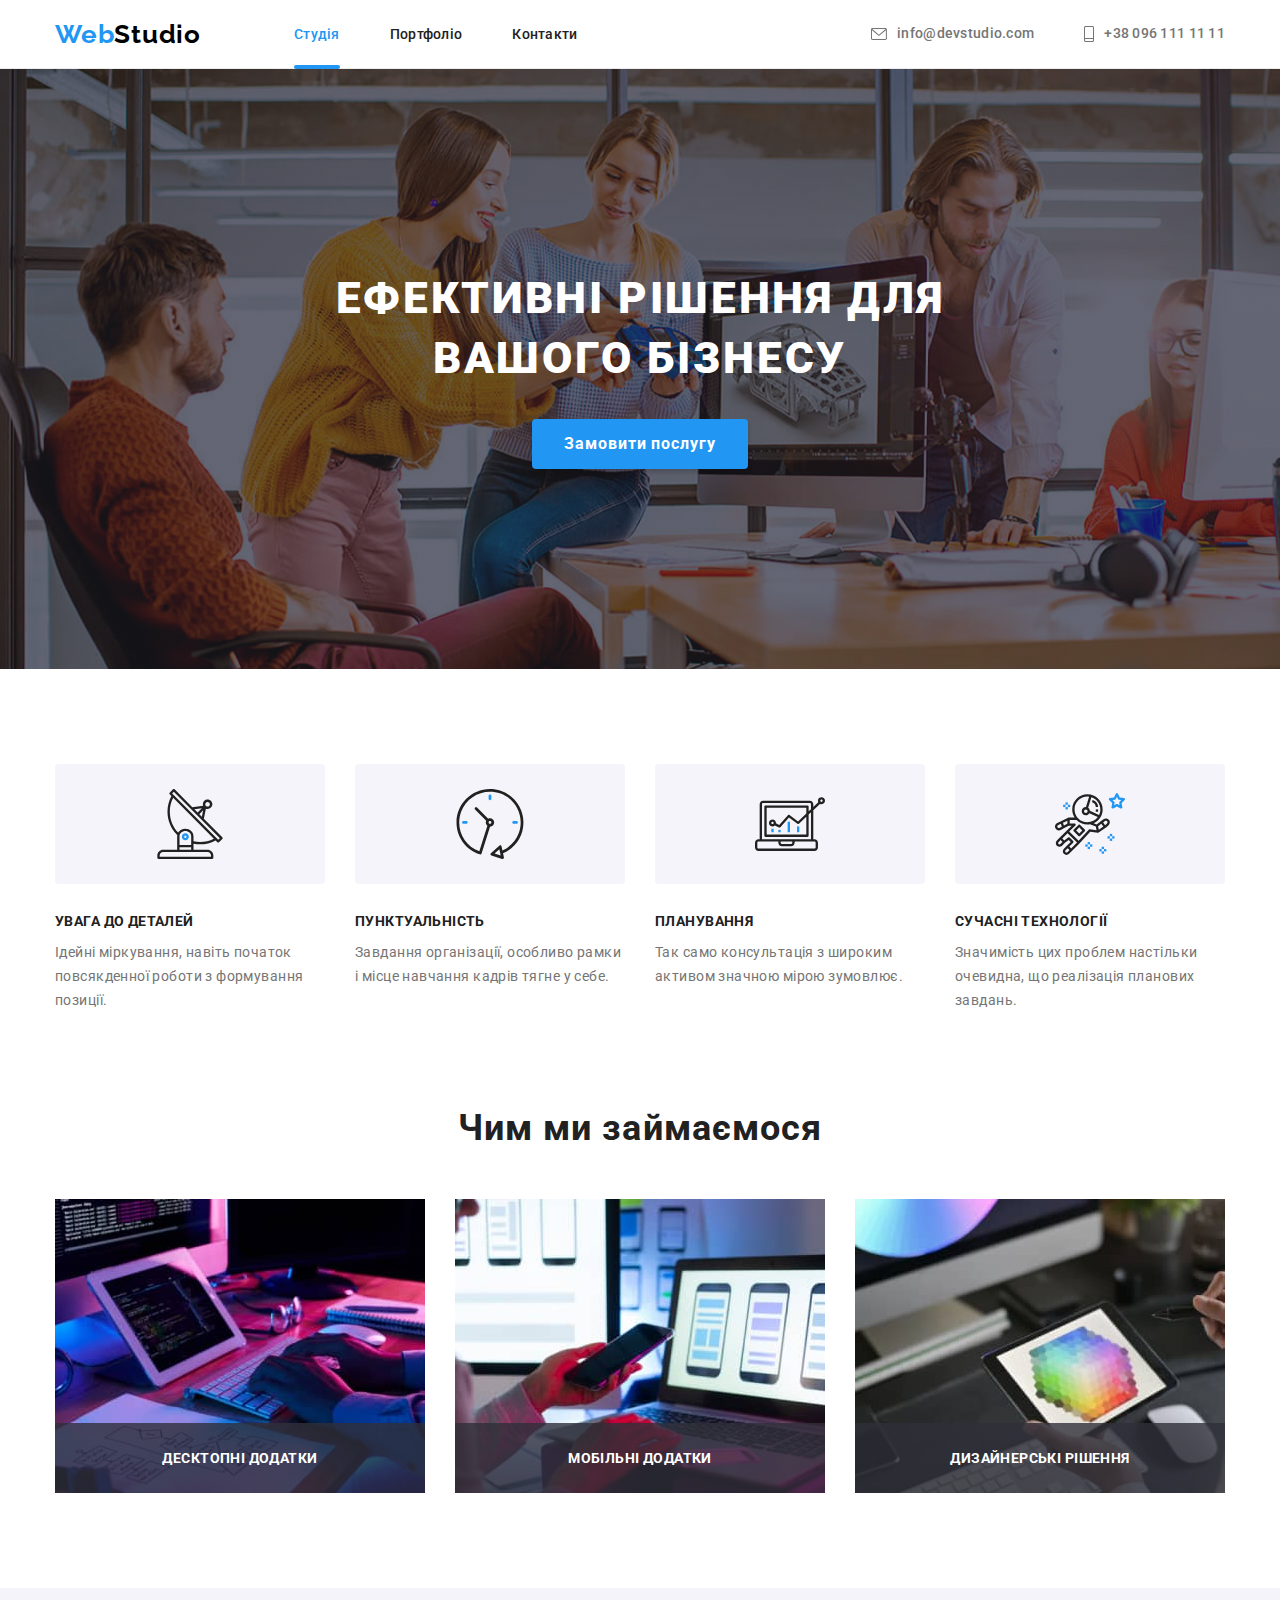
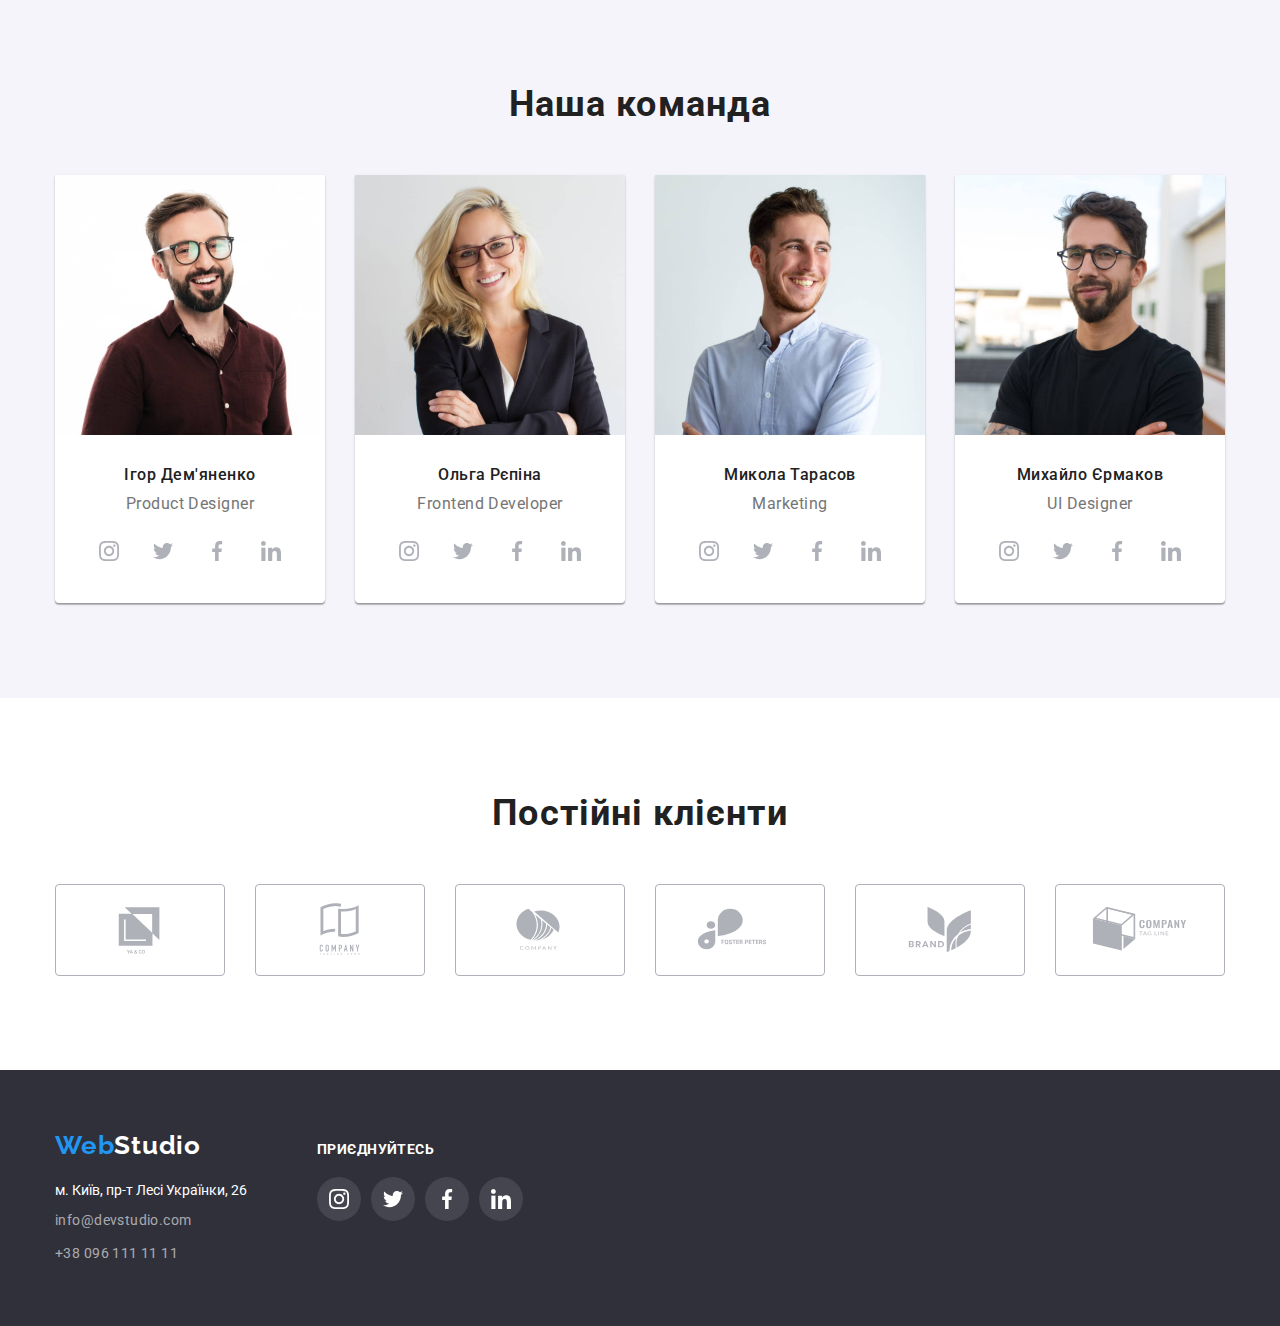
==== commit 09e660b7: "versio" ====
--- a/index.html
+++ b/index.html
@@ -49,7 +49,7 @@
     <section class="section-title">
         <div class="container">
             <h1 class="heading">Ефективні рішення для вашого бізнесу</h1>
-            <button class="modal-open-btn" type="button">Замовити послугу</button>
+            <button class="modal-open-btn" type="button" data-modal-open>Замовити послугу</button>
         </div>
     </section>
     <!-- =========preference========= -->
@@ -102,14 +102,15 @@
             <h2 class="headline">Чим ми займаємося</h2>
             <ul class="list work-container">
                 <li class="page-item">
-                    <img class="page" src="./imeges/box1.jpg" alt="Розробка дизайну"
-                    width="370"
-                    height="294">
+                    <p class="overlay-page-item">Десктопні додатки</p>
+                    <img class="page" src="./imeges/box1.jpg" alt="Розробка дизайну">
                 </li>
                 <li class="page-item">
+                    <p class="overlay-page-item">Мобільні додатки</p>
                     <img class="page" src="./imeges/box2.jpg" alt="Тестування на різних пристроях">
                 </li>
                 <li class="page-item">
+                    <p class="overlay-page-item">Дизайнерські рішення</p>
                     <img class="page" src="./imeges/box3.jpg" alt="Підбір палітри">
                 </li>
             </ul>
@@ -382,5 +383,18 @@
         </div>
     </div>
    </footer>
+
+   <!-- ============modal========== -->
+   <div class="backdrop is-hidden" data-modal>
+    <div class="modal">
+        <button type="button" class="modal-close-btn" data-modal-close>
+            <svg class="modal-close-icon">
+                <use href="./imeges/sprite.svg#icon-close"></use>
+            </svg>
+        </button>
+    </div>
+   </div>
+
+   <script src="./js/modal.js"></script>
 </body>
 </html>
--- a/styles/style.css
+++ b/styles/style.css
@@ -328,7 +328,28 @@
 
 .page-item {
     flex-basis: calc((100%-60)/3);
-}
+    position: relative;
+}
+
+.overlay-page-item {
+    position: absolute;
+    left: 0;
+    bottom: 0;
+    font-weight: 700;
+    font-size: 14px;
+    line-height: 16px;
+    text-align: center;
+    letter-spacing: 0.03em;
+    text-transform: uppercase;
+    color: var(--text-color-white);
+    background-color:rgba(47, 48, 58, 0.8);
+    width: 100%;
+    height: 70px;
+    display: flex;
+    align-items: center;
+    justify-content: center;
+}
+
 /* =========section-work========== */
 
 /* ========section-features========= */
@@ -617,12 +638,14 @@
     transition: box-shadow 250ms cubic-bezier(0.4, 0, 0.2, 1);
 }
 
-.project-link {
+.project-link:hover,
+.project-link:focus {
     display: block;
     box-shadow: 0px 1px 1px rgba(0, 0, 0, 0.12), 0px 4px 4px rgba(0, 0, 0, 0.06), 1px 4px 6px rgba(0, 0, 0, 0.16);
 }
 
-.project-link:hover .overlay {
+.project-link:hover .overlay,
+.project-link:focus .overlay {
     transform: translateY(0%);
 }
 
@@ -678,4 +701,56 @@
     color: var(--text-color-grey);
     border-radius: 4px;
 }
-/* =======project====== */+/* =======project====== */
+
+
+/* ==========modal=========== */
+.backdrop {
+    position: fixed;
+    left: 0;
+    top: 0;
+    width: 100%;
+    height: 100%;
+    background-color: rgba(0, 0, 0, 0.2);
+    z-index: 100;
+    transition: opaciti 250ms cubic-bezier(0.4, 0, 0.2, 1), visibility 250ms cubic-bezier(0.4, 0, 0.2, 1);
+}
+
+.modal {
+    position: absolute;
+    top: 50%;
+    left: 50%;
+    transform: translate(-50%, -50%);
+    width: 528px;
+    height: 581px;
+    background-color:var(--background-color-white);
+    box-shadow: 0px 1px 3px rgba(0, 0, 0, 0.12), 0px 1px 1px rgba(0, 0, 0, 0.14), 0px 2px 1px rgba(0, 0, 0, 0.2);
+    border-radius: 4px;
+}
+
+.modal-close-btn {
+    position: absolute;
+    top: 8px;
+    right: 8px;
+    width: 30px;
+    height: 30px;
+    border-radius: 50%;
+    padding: none;
+    background-color: transparent;
+    border: 1px solid rgba(0, 0, 0, 0.1);
+    display: flex;
+    justify-content: center;
+    align-items: center;
+}
+
+.modal-close-icon {
+    background-color: none;
+    width: 18px;
+    height: 18px;
+}
+
+.backdrop.is-hidden {
+    visibility: hidden;
+    opacity: 0;
+    pointer-events:none;
+}